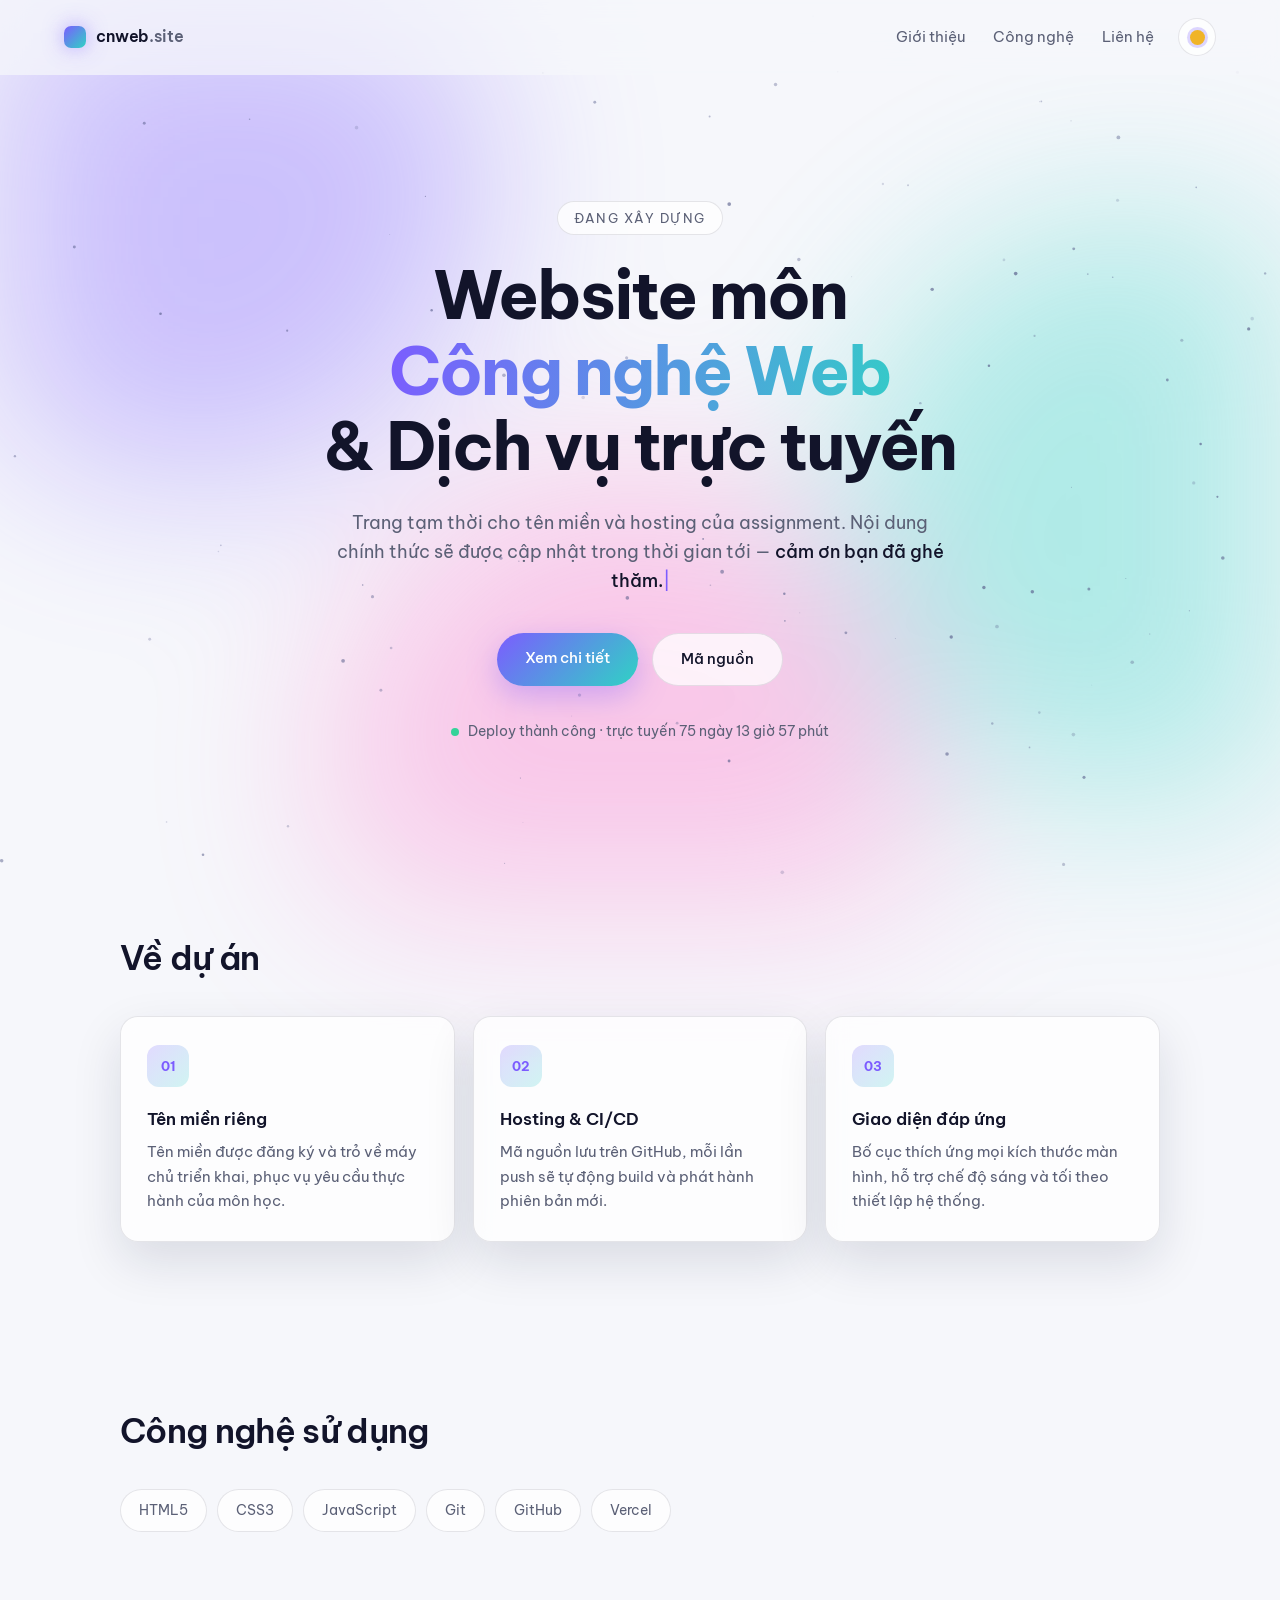
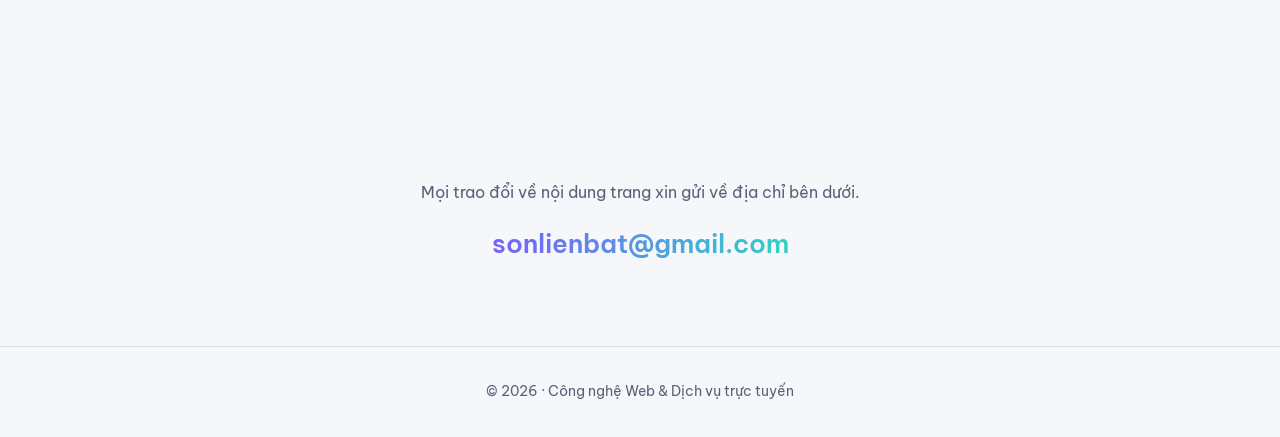
==== index.html @ 66aff1ed "Add landing page tam thoi cho website mon hoc Trang tinh HTML/CSS/JS thuan, khong can build, dung de" ====
<!DOCTYPE html>
<html lang="vi">
<head>
<meta charset="UTF-8">
<meta name="viewport" content="width=device-width, initial-scale=1">
<title>Công nghệ Web &amp; Dịch vụ trực tuyến</title>
<meta name="description" content="Website môn học Công nghệ Web và Dịch vụ trực tuyến.">
<link rel="preconnect" href="https://fonts.googleapis.com">
<link rel="preconnect" href="https://fonts.gstatic.com" crossorigin>
<link href="https://fonts.googleapis.com/css2?family=Be+Vietnam+Pro:wght@400;500;600;700&display=swap" rel="stylesheet">
<link rel="stylesheet" href="css/style.css">
<script>
  // Đặt theme trước khi render để tránh nháy màu.
  (function () {
    var saved = null;
    try { saved = localStorage.getItem("theme"); } catch (e) {}
    var light = saved ? saved === "light" : window.matchMedia("(prefers-color-scheme: light)").matches;
    if (light) document.documentElement.dataset.theme = "light";
  })();
</script>
</head>
<body>

<div class="aurora" aria-hidden="true">
  <span class="blob blob-1"></span>
  <span class="blob blob-2"></span>
  <span class="blob blob-3"></span>
</div>
<canvas id="stars" aria-hidden="true"></canvas>

<header class="nav">
  <a class="brand" href="#">
    <span class="brand-mark"></span>
    <span>cnweb<span class="brand-dim">.site</span></span>
  </a>
  <nav class="nav-links">
    <a href="#about">Giới thiệu</a>
    <a href="#stack">Công nghệ</a>
    <a href="#contact">Liên hệ</a>
  </nav>
  <button id="theme-toggle" class="theme-toggle" type="button" aria-label="Đổi giao diện sáng/tối">
    <span class="theme-icon"></span>
  </button>
</header>

<main>
  <section class="hero">
    <p class="eyebrow reveal">Đang xây dựng</p>
    <h1 class="reveal">
      Website môn<br>
      <span class="gradient-text">Công nghệ Web</span><br>
      &amp; Dịch vụ trực tuyến
    </h1>
    <p class="lede reveal">
      Trang tạm thời cho tên miền và hosting của assignment.
      Nội dung chính thức sẽ được cập nhật trong thời gian tới —
      <span id="typed" class="typed"></span><span class="caret">|</span>
    </p>
    <div class="cta-row reveal">
      <a class="btn btn-primary" href="#about">Xem chi tiết</a>
      <a class="btn btn-ghost" href="https://github.com" target="_blank" rel="noopener">Mã nguồn</a>
    </div>
    <div class="status reveal">
      <span class="dot"></span> Deploy thành công · <span id="uptime">đang tính…</span>
    </div>
  </section>

  <section class="section" id="about">
    <h2 class="reveal">Về dự án</h2>
    <div class="cards">
      <article class="card reveal">
        <div class="card-icon">01</div>
        <h3>Tên miền riêng</h3>
        <p>Tên miền được đăng ký và trỏ về máy chủ triển khai, phục vụ yêu cầu thực hành của môn học.</p>
      </article>
      <article class="card reveal">
        <div class="card-icon">02</div>
        <h3>Hosting &amp; CI/CD</h3>
        <p>Mã nguồn lưu trên GitHub, mỗi lần push sẽ tự động build và phát hành phiên bản mới.</p>
      </article>
      <article class="card reveal">
        <div class="card-icon">03</div>
        <h3>Giao diện đáp ứng</h3>
        <p>Bố cục thích ứng mọi kích thước màn hình, hỗ trợ chế độ sáng và tối theo thiết lập hệ thống.</p>
      </article>
    </div>
  </section>

  <section class="section" id="stack">
    <h2 class="reveal">Công nghệ sử dụng</h2>
    <ul class="chips reveal">
      <li>HTML5</li>
      <li>CSS3</li>
      <li>JavaScript</li>
      <li>Git</li>
      <li>GitHub</li>
      <li>Vercel</li>
    </ul>
  </section>

  <section class="section contact" id="contact">
    <h2 class="reveal">Liên hệ</h2>
    <p class="reveal muted">Mọi trao đổi về nội dung trang xin gửi về địa chỉ bên dưới.</p>
    <a class="mail reveal" href="mailto:sonlienbat@gmail.com">sonlienbat@gmail.com</a>
  </section>
</main>

<footer class="footer">
  <span>© <span id="year"></span> · Công nghệ Web &amp; Dịch vụ trực tuyến</span>
</footer>

<script src="js/main.js"></script>
</body>
</html>
---- css/style.css ----
:root {
  --bg: #07070c;
  --bg-soft: rgba(255, 255, 255, 0.04);
  --border: rgba(255, 255, 255, 0.10);
  --text: #f2f3f7;
  --text-dim: #a2a6b8;
  --accent: #7c5cff;
  --accent-2: #2fd3c4;
  --shadow: 0 24px 60px rgba(0, 0, 0, 0.45);
  --blob-opacity: 0.55;
  --star-color: 255, 255, 255;
}

:root[data-theme="light"] {
  --bg: #f6f7fb;
  --bg-soft: rgba(255, 255, 255, 0.75);
  --border: rgba(15, 18, 40, 0.10);
  --text: #12142a;
  --text-dim: #5b6076;
  --shadow: 0 20px 50px rgba(20, 24, 60, 0.12);
  --blob-opacity: 0.35;
  --star-color: 90, 96, 140;
}

* { box-sizing: border-box; }

html { scroll-behavior: smooth; }

body {
  margin: 0;
  min-height: 100vh;
  background: var(--bg);
  color: var(--text);
  font-family: "Be Vietnam Pro", system-ui, -apple-system, "Segoe UI", sans-serif;
  line-height: 1.6;
  -webkit-font-smoothing: antialiased;
  overflow-x: hidden;
  transition: background 0.4s ease, color 0.4s ease;
}

/* ---------- background ---------- */
.aurora {
  position: fixed;
  inset: 0;
  z-index: -2;
  overflow: hidden;
  filter: blur(90px);
  opacity: var(--blob-opacity);
  transition: opacity 0.4s ease;
}

.blob {
  position: absolute;
  display: block;
  width: 46vw;
  height: 46vw;
  min-width: 320px;
  min-height: 320px;
  border-radius: 50%;
}

.blob-1 { background: #7c5cff; top: -12%; left: -8%; animation: drift-1 22s ease-in-out infinite; }
.blob-2 { background: #2fd3c4; top: 24%; right: -12%; animation: drift-2 26s ease-in-out infinite; }
.blob-3 { background: #ff6ec7; bottom: -18%; left: 26%; animation: drift-3 30s ease-in-out infinite; }

@keyframes drift-1 {
  0%, 100% { transform: translate(0, 0) scale(1); }
  50% { transform: translate(8vw, 6vh) scale(1.12); }
}
@keyframes drift-2 {
  0%, 100% { transform: translate(0, 0) scale(1.05); }
  50% { transform: translate(-7vw, 10vh) scale(0.92); }
}
@keyframes drift-3 {
  0%, 100% { transform: translate(0, 0) scale(0.95); }
  50% { transform: translate(5vw, -8vh) scale(1.1); }
}

#stars {
  position: fixed;
  inset: 0;
  z-index: -1;
  pointer-events: none;
}

/* ---------- nav ---------- */
.nav {
  position: sticky;
  top: 0;
  z-index: 10;
  display: flex;
  align-items: center;
  gap: 24px;
  padding: 18px clamp(16px, 5vw, 64px);
  backdrop-filter: blur(14px);
  background: color-mix(in srgb, var(--bg) 72%, transparent);
  border-bottom: 1px solid transparent;
  transition: border-color 0.3s ease;
}

.nav.scrolled { border-bottom-color: var(--border); }

.brand {
  display: flex;
  align-items: center;
  gap: 10px;
  font-weight: 600;
  letter-spacing: -0.01em;
  color: var(--text);
  text-decoration: none;
  margin-right: auto;
}

.brand-mark {
  width: 22px;
  height: 22px;
  border-radius: 7px;
  background: linear-gradient(135deg, var(--accent), var(--accent-2));
  box-shadow: 0 0 20px rgba(124, 92, 255, 0.5);
}

.brand-dim { color: var(--text-dim); }

.nav-links { display: flex; gap: 28px; }

.nav-links a {
  position: relative;
  color: var(--text-dim);
  text-decoration: none;
  font-size: 0.94rem;
  transition: color 0.2s ease;
}

.nav-links a::after {
  content: "";
  position: absolute;
  left: 0;
  bottom: -4px;
  width: 0;
  height: 1.5px;
  background: linear-gradient(90deg, var(--accent), var(--accent-2));
  transition: width 0.25s ease;
}

.nav-links a:hover { color: var(--text); }
.nav-links a:hover::after { width: 100%; }

.theme-toggle {
  display: grid;
  place-items: center;
  width: 38px;
  height: 38px;
  border-radius: 50%;
  border: 1px solid var(--border);
  background: var(--bg-soft);
  cursor: pointer;
  transition: transform 0.2s ease, border-color 0.2s ease;
}

.theme-toggle:hover { transform: rotate(18deg); border-color: var(--accent); }

.theme-icon {
  width: 15px;
  height: 15px;
  border-radius: 50%;
  background: var(--text);
  box-shadow: inset -5px -3px 0 0 var(--bg);
  transition: all 0.35s ease;
}

:root[data-theme="light"] .theme-icon {
  box-shadow: inset 0 0 0 0 var(--bg), 0 0 0 3px rgba(124, 92, 255, 0.25);
  background: #f0b429;
}

/* ---------- hero ---------- */
main { padding: 0 clamp(16px, 5vw, 64px); }

.hero {
  max-width: 880px;
  margin: 0 auto;
  padding: clamp(64px, 14vh, 140px) 0 clamp(60px, 12vh, 120px);
  text-align: center;
}

.eyebrow {
  display: inline-block;
  margin: 0 0 22px;
  padding: 6px 16px;
  border: 1px solid var(--border);
  border-radius: 999px;
  background: var(--bg-soft);
  color: var(--text-dim);
  font-size: 0.8rem;
  letter-spacing: 0.12em;
  text-transform: uppercase;
}

h1 {
  margin: 0;
  font-size: clamp(2.2rem, 6.4vw, 4.2rem);
  font-weight: 700;
  line-height: 1.12;
  letter-spacing: -0.03em;
}

.gradient-text {
  background: linear-gradient(100deg, var(--accent), var(--accent-2) 55%, #ff6ec7);
  background-size: 200% auto;
  -webkit-background-clip: text;
  background-clip: text;
  color: transparent;
  animation: shimmer 6s linear infinite;
}

@keyframes shimmer {
  to { background-position: 200% center; }
}

.lede {
  max-width: 620px;
  margin: 26px auto 0;
  color: var(--text-dim);
  font-size: clamp(1rem, 2.4vw, 1.12rem);
}

.typed { color: var(--text); font-weight: 500; }

.caret {
  color: var(--accent);
  animation: blink 1s step-end infinite;
}

@keyframes blink { 50% { opacity: 0; } }

.cta-row {
  display: flex;
  flex-wrap: wrap;
  justify-content: center;
  gap: 14px;
  margin-top: 38px;
}

.btn {
  padding: 13px 28px;
  border-radius: 999px;
  font-size: 0.95rem;
  font-weight: 500;
  text-decoration: none;
  transition: transform 0.2s ease, box-shadow 0.2s ease, background 0.2s ease;
}

.btn-primary {
  background: linear-gradient(135deg, var(--accent), var(--accent-2));
  color: #fff;
  box-shadow: 0 10px 30px rgba(124, 92, 255, 0.35);
}

.btn-primary:hover { transform: translateY(-2px); box-shadow: 0 16px 38px rgba(124, 92, 255, 0.45); }

.btn-ghost {
  border: 1px solid var(--border);
  background: var(--bg-soft);
  color: var(--text);
}

.btn-ghost:hover { transform: translateY(-2px); border-color: var(--accent); }

.status {
  margin-top: 34px;
  color: var(--text-dim);
  font-size: 0.86rem;
}

.dot {
  display: inline-block;
  width: 8px;
  height: 8px;
  margin-right: 6px;
  border-radius: 50%;
  background: #34d399;
  box-shadow: 0 0 0 0 rgba(52, 211, 153, 0.6);
  animation: pulse 2s infinite;
}

@keyframes pulse {
  70% { box-shadow: 0 0 0 9px rgba(52, 211, 153, 0); }
  100% { box-shadow: 0 0 0 0 rgba(52, 211, 153, 0); }
}

/* ---------- sections ---------- */
.section {
  max-width: 1040px;
  margin: 0 auto;
  padding: clamp(50px, 9vh, 90px) 0;
}

.section h2 {
  margin: 0 0 32px;
  font-size: clamp(1.5rem, 3.6vw, 2.1rem);
  font-weight: 600;
  letter-spacing: -0.02em;
}

.cards {
  display: grid;
  grid-template-columns: repeat(auto-fit, minmax(250px, 1fr));
  gap: 18px;
}

.card {
  padding: 28px 26px;
  border: 1px solid var(--border);
  border-radius: 18px;
  background: var(--bg-soft);
  backdrop-filter: blur(10px);
  box-shadow: var(--shadow);
  transition: transform 0.28s ease, border-color 0.28s ease;
}

.card:hover { transform: translateY(-6px); border-color: color-mix(in srgb, var(--accent) 55%, transparent); }

.card-icon {
  display: grid;
  place-items: center;
  width: 42px;
  height: 42px;
  margin-bottom: 18px;
  border-radius: 12px;
  background: linear-gradient(135deg, rgba(124, 92, 255, 0.22), rgba(47, 211, 196, 0.22));
  color: var(--accent);
  font-size: 0.84rem;
  font-weight: 700;
}

.card h3 { margin: 0 0 8px; font-size: 1.06rem; font-weight: 600; }
.card p { margin: 0; color: var(--text-dim); font-size: 0.94rem; }

.chips {
  display: flex;
  flex-wrap: wrap;
  gap: 10px;
  margin: 0;
  padding: 0;
  list-style: none;
}

.chips li {
  padding: 9px 18px;
  border: 1px solid var(--border);
  border-radius: 999px;
  background: var(--bg-soft);
  color: var(--text-dim);
  font-size: 0.9rem;
  transition: color 0.2s ease, border-color 0.2s ease, transform 0.2s ease;
}

.chips li:hover { color: var(--text); border-color: var(--accent); transform: translateY(-2px); }

.contact { text-align: center; }
.muted { color: var(--text-dim); margin: 0 0 18px; }

.mail {
  display: inline-block;
  font-size: clamp(1.1rem, 3.4vw, 1.6rem);
  font-weight: 600;
  text-decoration: none;
  background: linear-gradient(100deg, var(--accent), var(--accent-2));
  -webkit-background-clip: text;
  background-clip: text;
  color: transparent;
}

.footer {
  padding: 34px clamp(16px, 5vw, 64px);
  border-top: 1px solid var(--border);
  color: var(--text-dim);
  font-size: 0.85rem;
  text-align: center;
}

/* ---------- reveal ---------- */
.reveal {
  opacity: 0;
  transform: translateY(18px);
  transition: opacity 0.7s ease, transform 0.7s ease;
}

.reveal.visible { opacity: 1; transform: none; }

@media (prefers-reduced-motion: reduce) {
  *, *::before, *::after {
    animation-duration: 0.01ms !important;
    animation-iteration-count: 1 !important;
    transition-duration: 0.01ms !important;
  }
  .reveal { opacity: 1; transform: none; }
}

@media (max-width: 640px) {
  .nav-links { display: none; }
}
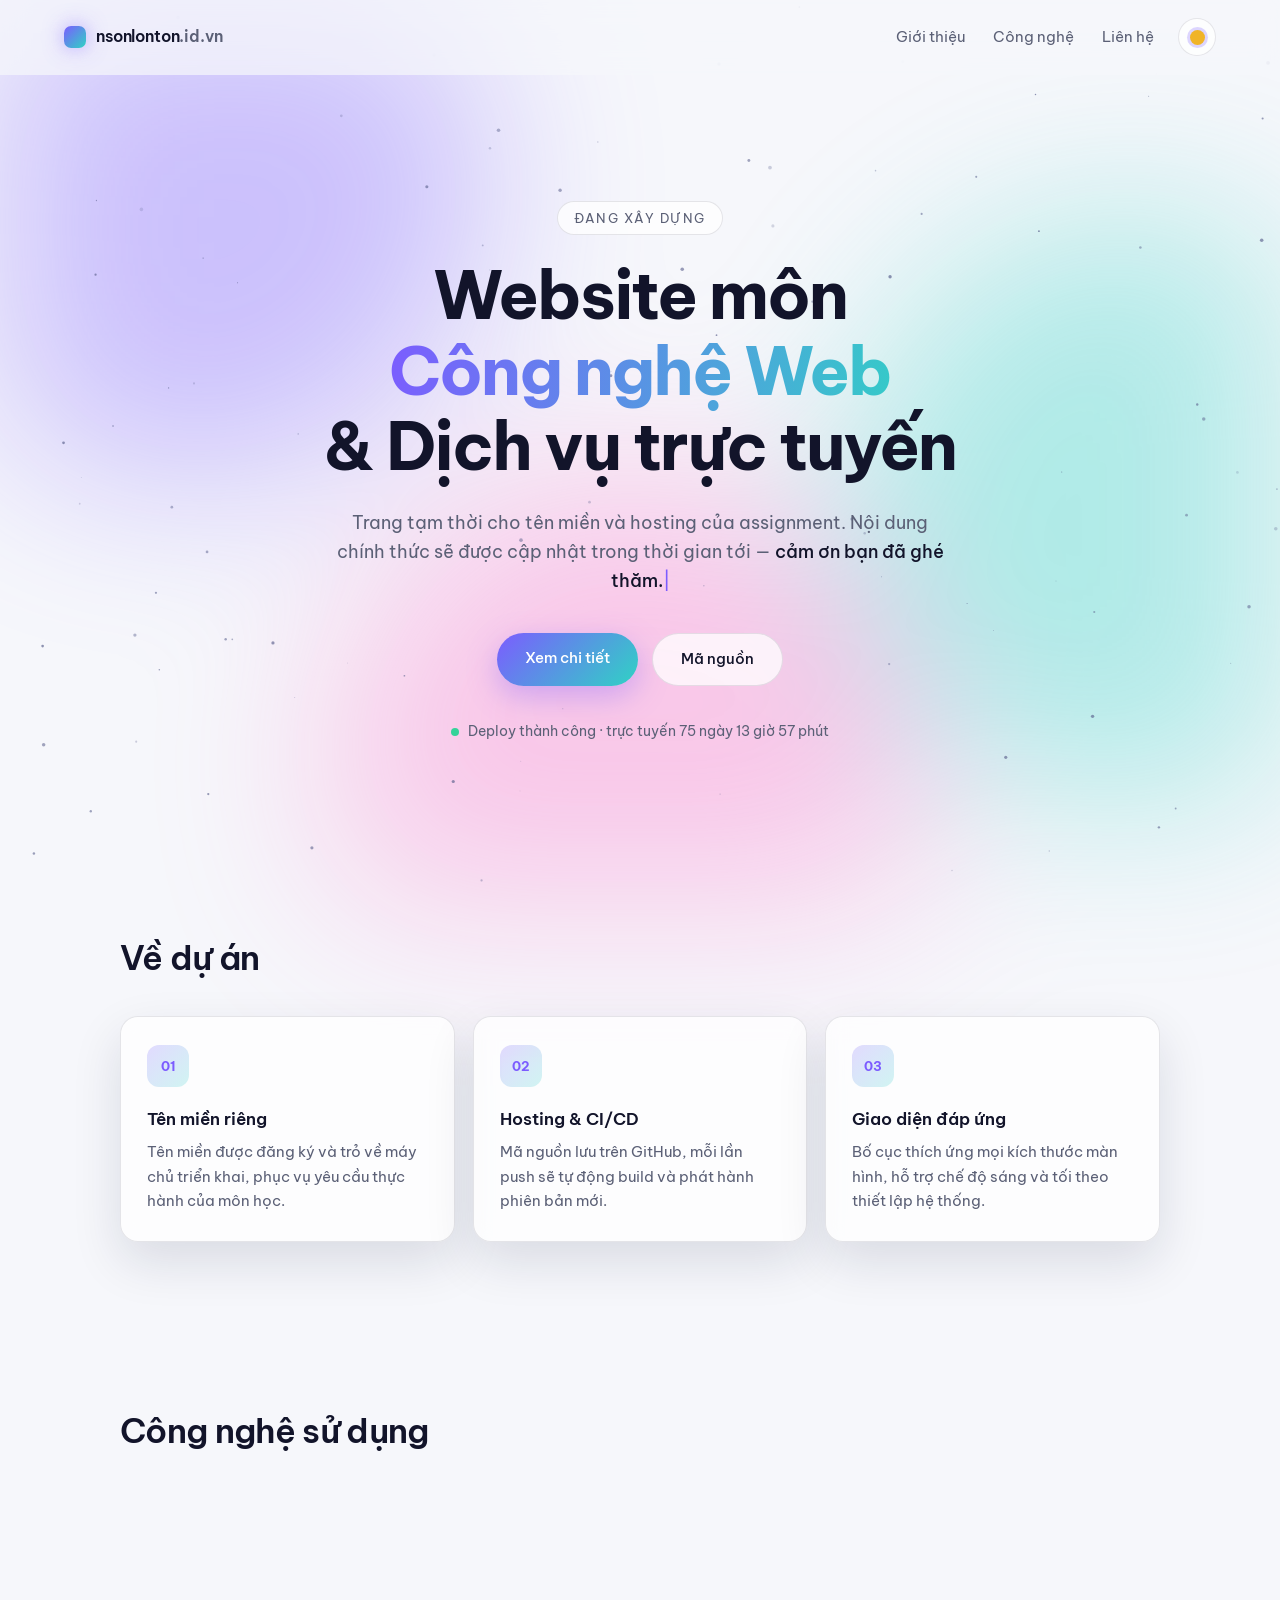
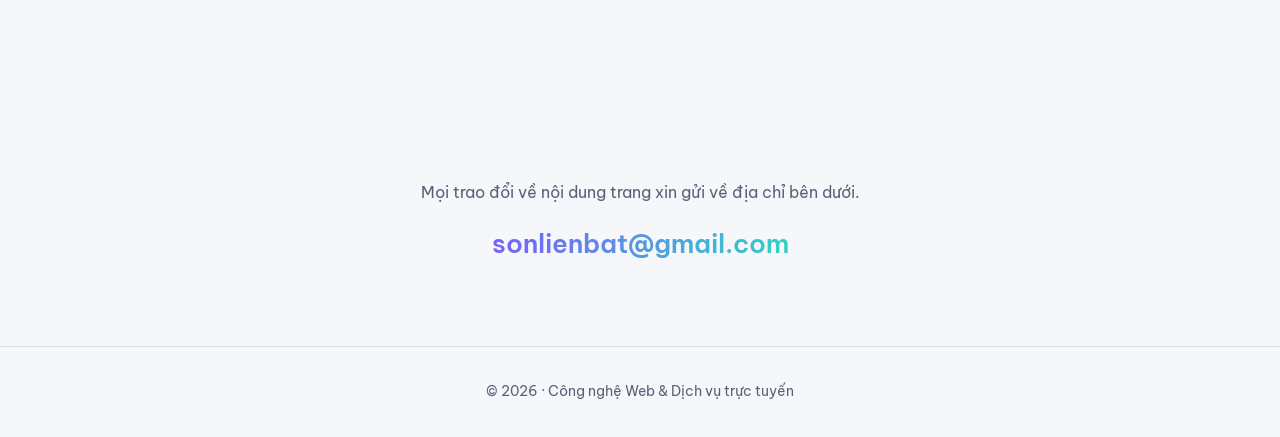
==== commit 3fe4af80: "Cap nhat ten mien va link repo vao trang" ====
--- a/index.html
+++ b/index.html
@@ -31,7 +31,7 @@
 <header class="nav">
   <a class="brand" href="#">
     <span class="brand-mark"></span>
-    <span>cnweb<span class="brand-dim">.site</span></span>
+    <span>nsonlonton<span class="brand-dim">.id.vn</span></span>
   </a>
   <nav class="nav-links">
     <a href="#about">Giới thiệu</a>
@@ -58,7 +58,7 @@
     </p>
     <div class="cta-row reveal">
       <a class="btn btn-primary" href="#about">Xem chi tiết</a>
-      <a class="btn btn-ghost" href="https://github.com" target="_blank" rel="noopener">Mã nguồn</a>
+      <a class="btn btn-ghost" href="https://github.com/SonNguyen-25/IT4409-20235416" target="_blank" rel="noopener">Mã nguồn</a>
     </div>
     <div class="status reveal">
       <span class="dot"></span> Deploy thành công · <span id="uptime">đang tính…</span>
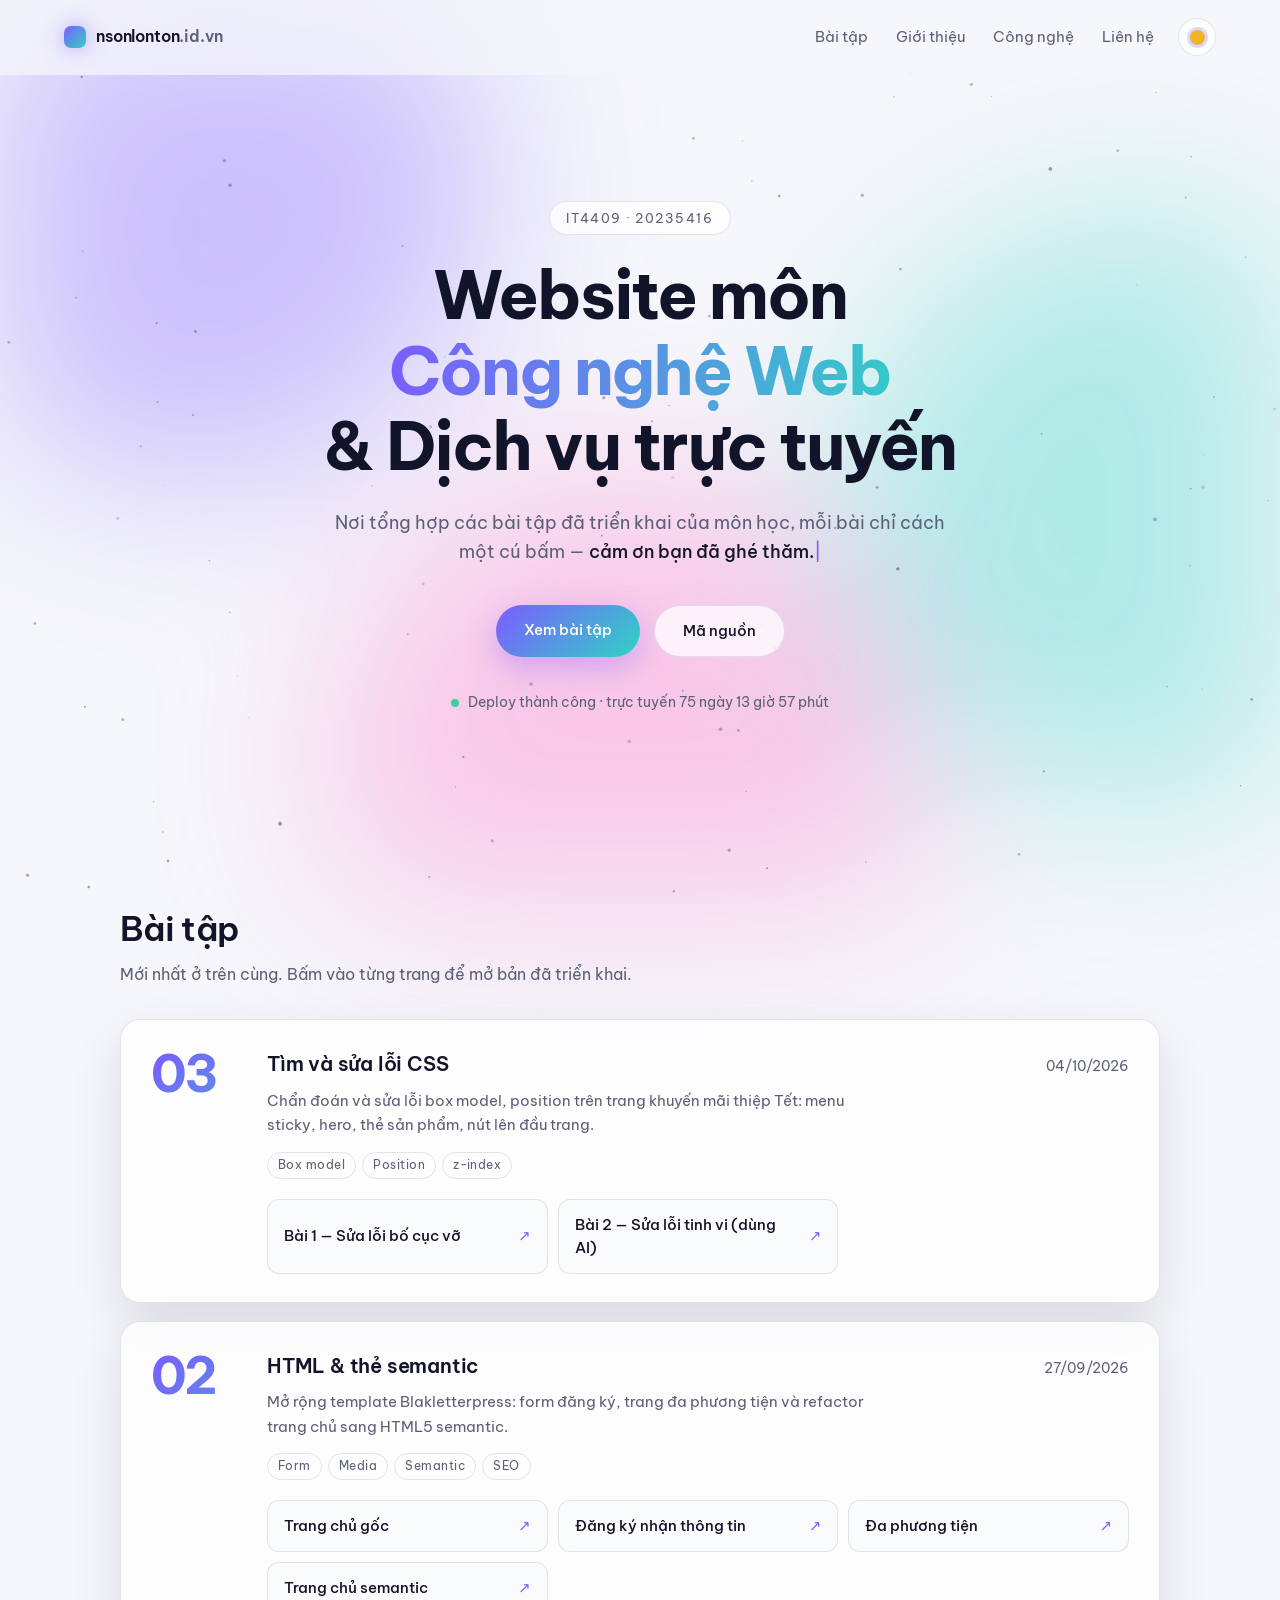
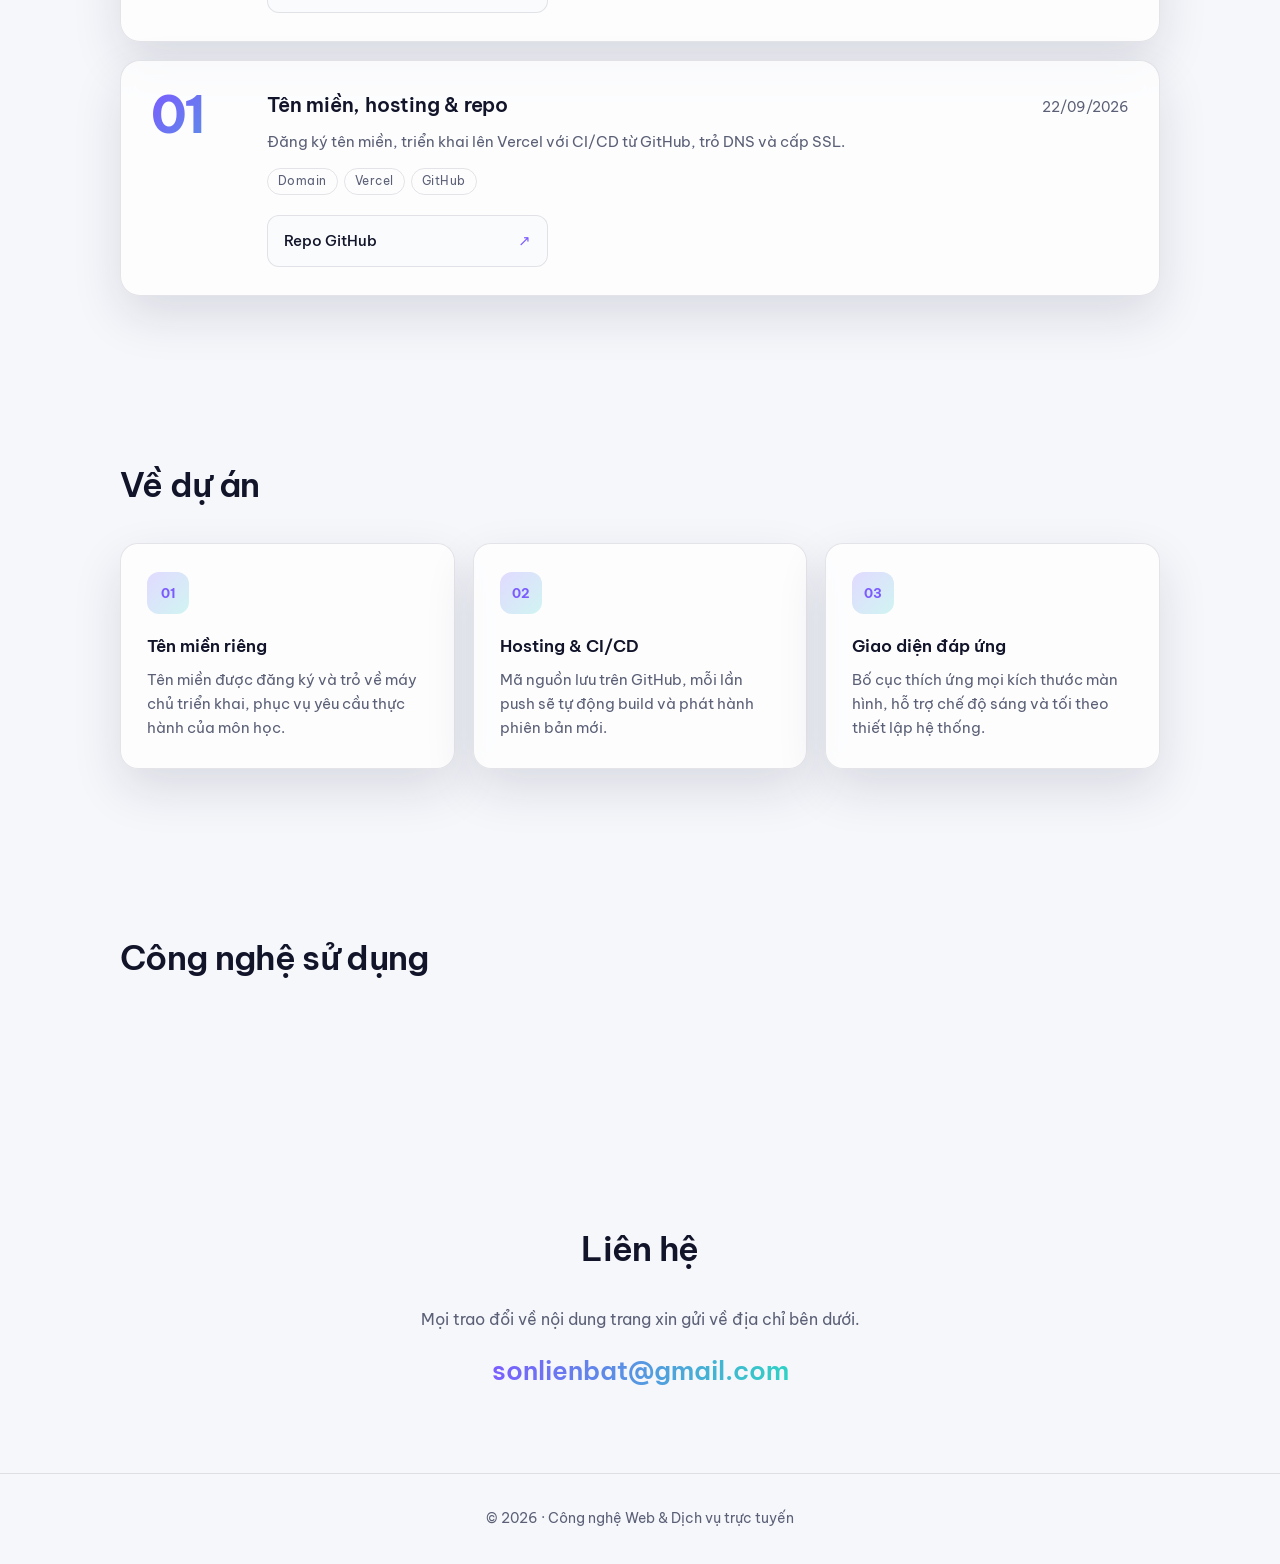
==== commit 4f8774c9: "Them muc Bai tap tren trang chu, du lieu tach rieng de de them bai moi" ====
--- a/index.html
+++ b/index.html
@@ -34,6 +34,7 @@
     <span>nsonlonton<span class="brand-dim">.id.vn</span></span>
   </a>
   <nav class="nav-links">
+    <a href="#assignments">Bài tập</a>
     <a href="#about">Giới thiệu</a>
     <a href="#stack">Công nghệ</a>
     <a href="#contact">Liên hệ</a>
@@ -45,24 +46,37 @@
 
 <main>
   <section class="hero">
-    <p class="eyebrow reveal">Đang xây dựng</p>
+    <p class="eyebrow reveal">IT4409 · 20235416</p>
     <h1 class="reveal">
       Website môn<br>
       <span class="gradient-text">Công nghệ Web</span><br>
       &amp; Dịch vụ trực tuyến
     </h1>
     <p class="lede reveal">
-      Trang tạm thời cho tên miền và hosting của assignment.
-      Nội dung chính thức sẽ được cập nhật trong thời gian tới —
+      Nơi tổng hợp các bài tập đã triển khai của môn học,
+      mỗi bài chỉ cách một cú bấm —
       <span id="typed" class="typed"></span><span class="caret">|</span>
     </p>
     <div class="cta-row reveal">
-      <a class="btn btn-primary" href="#about">Xem chi tiết</a>
+      <a class="btn btn-primary" href="#assignments">Xem bài tập</a>
       <a class="btn btn-ghost" href="https://github.com/SonNguyen-25/IT4409-20235416" target="_blank" rel="noopener">Mã nguồn</a>
     </div>
     <div class="status reveal">
       <span class="dot"></span> Deploy thành công · <span id="uptime">đang tính…</span>
     </div>
+  </section>
+
+  <section class="section" id="assignments">
+    <div class="section-head reveal">
+      <h2>Bài tập</h2>
+      <p class="muted">Mới nhất ở trên cùng. Bấm vào từng trang để mở bản đã triển khai.</p>
+    </div>
+    <div id="assignment-list" class="assignment-list"></div>
+    <noscript>
+      <p class="muted">Bật JavaScript để xem danh sách bài tập, hoặc truy cập
+        <a href="baitapHTML/index.html">baitapHTML</a> và
+        <a href="Assignment3/Bai%20tap%201%20Tim%20va%20sua%20loi%20CSS/trang.html">Assignment3</a>.</p>
+    </noscript>
   </section>
 
   <section class="section" id="about">
@@ -109,6 +123,7 @@
   <span>© <span id="year"></span> · Công nghệ Web &amp; Dịch vụ trực tuyến</span>
 </footer>
 
+<script src="js/assignments.js"></script>
 <script src="js/main.js"></script>
 </body>
 </html>
--- a/css/style.css
+++ b/css/style.css
@@ -379,6 +379,153 @@
   text-align: center;
 }
 
+/* ---------- assignments ---------- */
+.section-head { margin-bottom: 32px; }
+.section .section-head h2 { margin-bottom: 6px; }
+.section-head .muted { margin: 0; }
+
+.assignment-list {
+  display: grid;
+  gap: 18px;
+}
+
+.assignment {
+  position: relative;
+  display: grid;
+  grid-template-columns: 92px 1fr;
+  gap: 24px;
+  padding: 28px 30px;
+  border: 1px solid var(--border);
+  border-radius: 20px;
+  background: var(--bg-soft);
+  backdrop-filter: blur(10px);
+  box-shadow: var(--shadow);
+  overflow: hidden;
+  transition: border-color 0.3s ease, transform 0.3s ease;
+}
+
+.assignment::before {
+  content: "";
+  position: absolute;
+  inset: 0 auto 0 0;
+  width: 3px;
+  background: linear-gradient(180deg, var(--accent), var(--accent-2));
+  opacity: 0;
+  transition: opacity 0.3s ease;
+}
+
+.assignment:hover { border-color: color-mix(in srgb, var(--accent) 45%, transparent); }
+.assignment:hover::before { opacity: 1; }
+
+.assignment-code {
+  font-size: 3.2rem;
+  font-weight: 700;
+  line-height: 1;
+  letter-spacing: -0.05em;
+  font-variant-numeric: tabular-nums;
+  background: linear-gradient(135deg, var(--accent), var(--accent-2));
+  -webkit-background-clip: text;
+  background-clip: text;
+  color: transparent;
+}
+
+.assignment-head {
+  display: flex;
+  flex-wrap: wrap;
+  align-items: baseline;
+  justify-content: space-between;
+  gap: 4px 16px;
+}
+
+.assignment-head h3 {
+  margin: 0;
+  font-size: 1.28rem;
+  font-weight: 600;
+  letter-spacing: -0.01em;
+}
+
+.assignment-date {
+  color: var(--text-dim);
+  font-size: 0.85rem;
+  font-variant-numeric: tabular-nums;
+}
+
+.assignment-summary {
+  max-width: 62ch;
+  margin: 8px 0 14px;
+  color: var(--text-dim);
+  font-size: 0.95rem;
+}
+
+.assignment-tags {
+  display: flex;
+  flex-wrap: wrap;
+  gap: 6px;
+  margin: 0;
+  padding: 0;
+  list-style: none;
+}
+
+.assignment-tags li {
+  padding: 3px 10px;
+  border: 1px solid var(--border);
+  border-radius: 999px;
+  color: var(--text-dim);
+  font-size: 0.74rem;
+  letter-spacing: 0.04em;
+}
+
+.assignment-links {
+  display: grid;
+  grid-template-columns: repeat(auto-fill, minmax(220px, 1fr));
+  gap: 10px;
+  margin: 20px 0 0;
+  padding: 0;
+  list-style: none;
+}
+
+.assignment-link {
+  display: flex;
+  align-items: center;
+  justify-content: space-between;
+  gap: 12px;
+  height: 100%;
+  padding: 13px 16px;
+  border: 1px solid var(--border);
+  border-radius: 12px;
+  background: color-mix(in srgb, var(--bg) 40%, transparent);
+  color: var(--text);
+  font-size: 0.92rem;
+  font-weight: 500;
+  text-decoration: none;
+  transition: border-color 0.2s ease, transform 0.2s ease, background 0.2s ease;
+}
+
+.assignment-arrow {
+  color: var(--accent);
+  transition: transform 0.2s ease;
+}
+
+.assignment-link:hover,
+.assignment-link:focus-visible {
+  border-color: var(--accent);
+  background: color-mix(in srgb, var(--accent) 10%, transparent);
+  transform: translateY(-2px);
+  outline: none;
+}
+
+.assignment-link:hover .assignment-arrow { transform: translate(2px, -2px); }
+
+@media (max-width: 640px) {
+  .assignment {
+    grid-template-columns: 1fr;
+    gap: 10px;
+    padding: 22px 20px;
+  }
+  .assignment-code { font-size: 2.2rem; }
+  .assignment-links { grid-template-columns: 1fr; }
+}
+
 /* ---------- reveal ---------- */
 .reveal {
   opacity: 0;
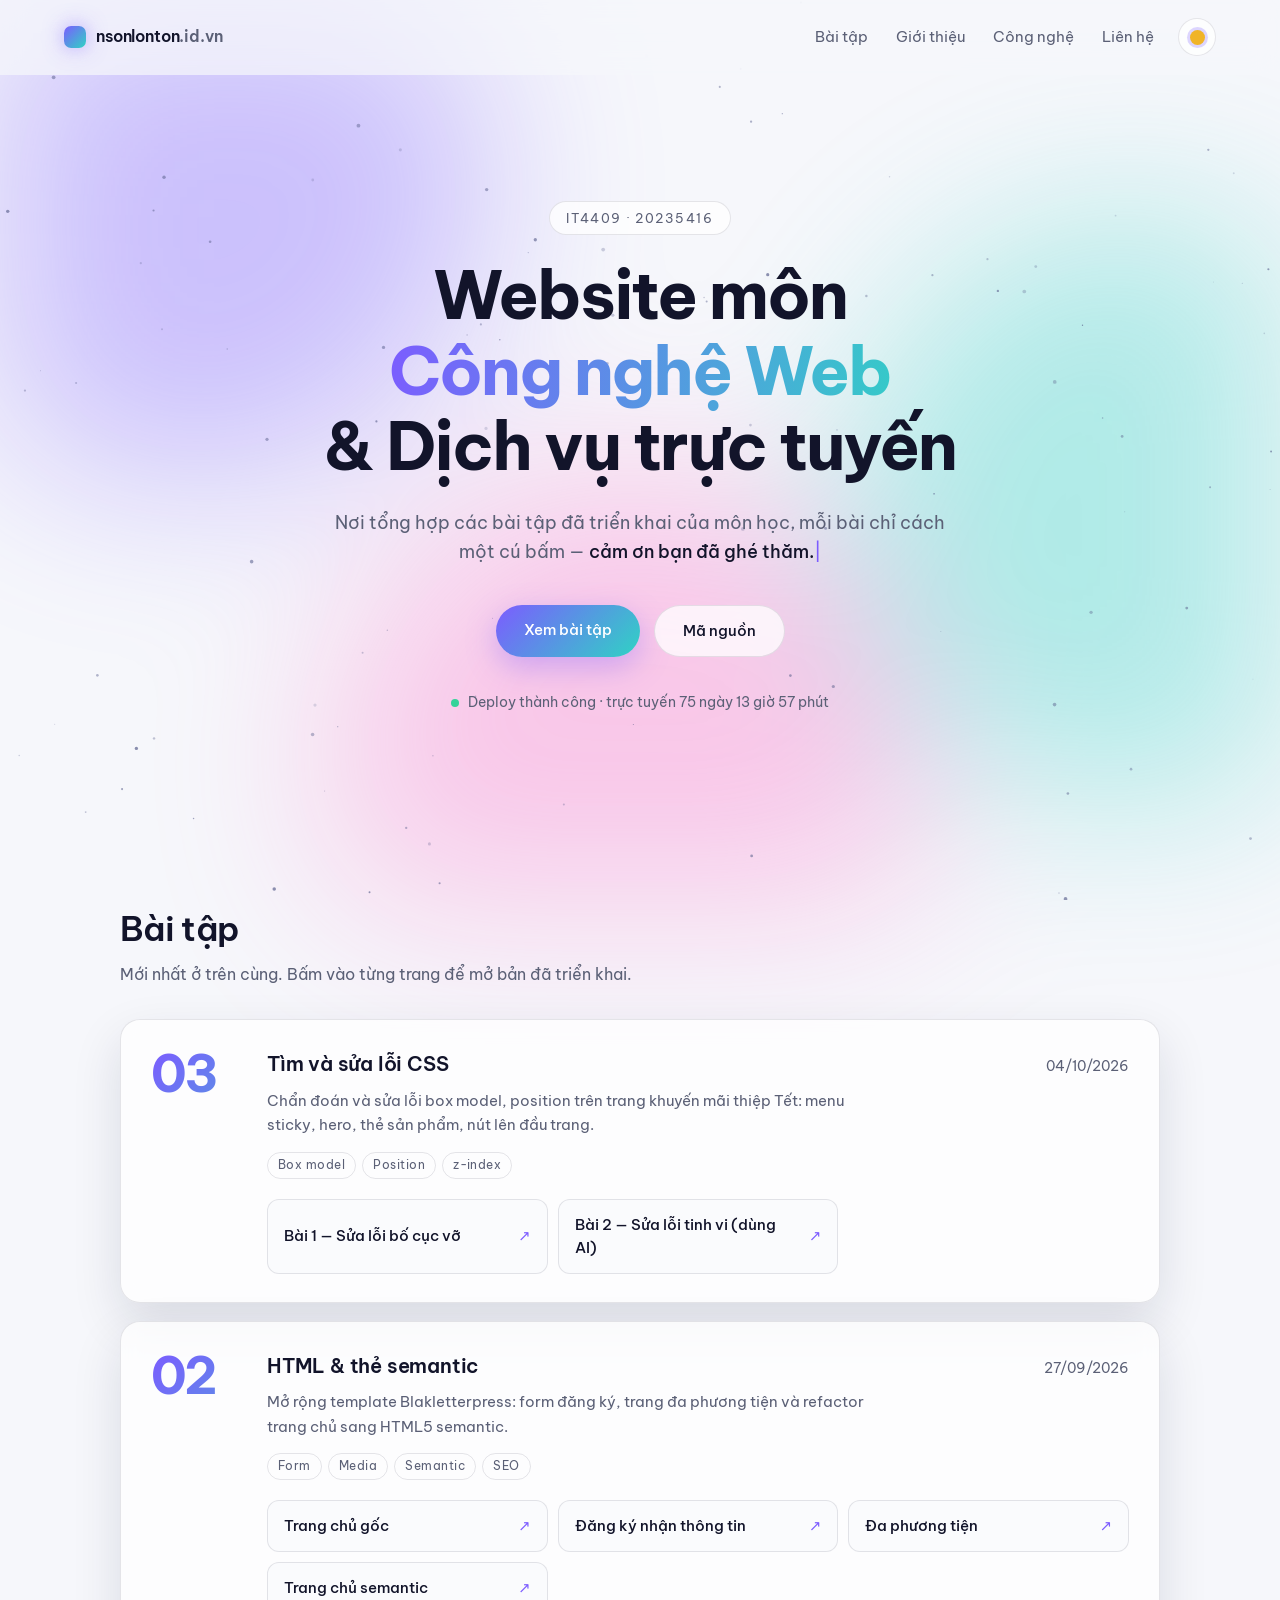
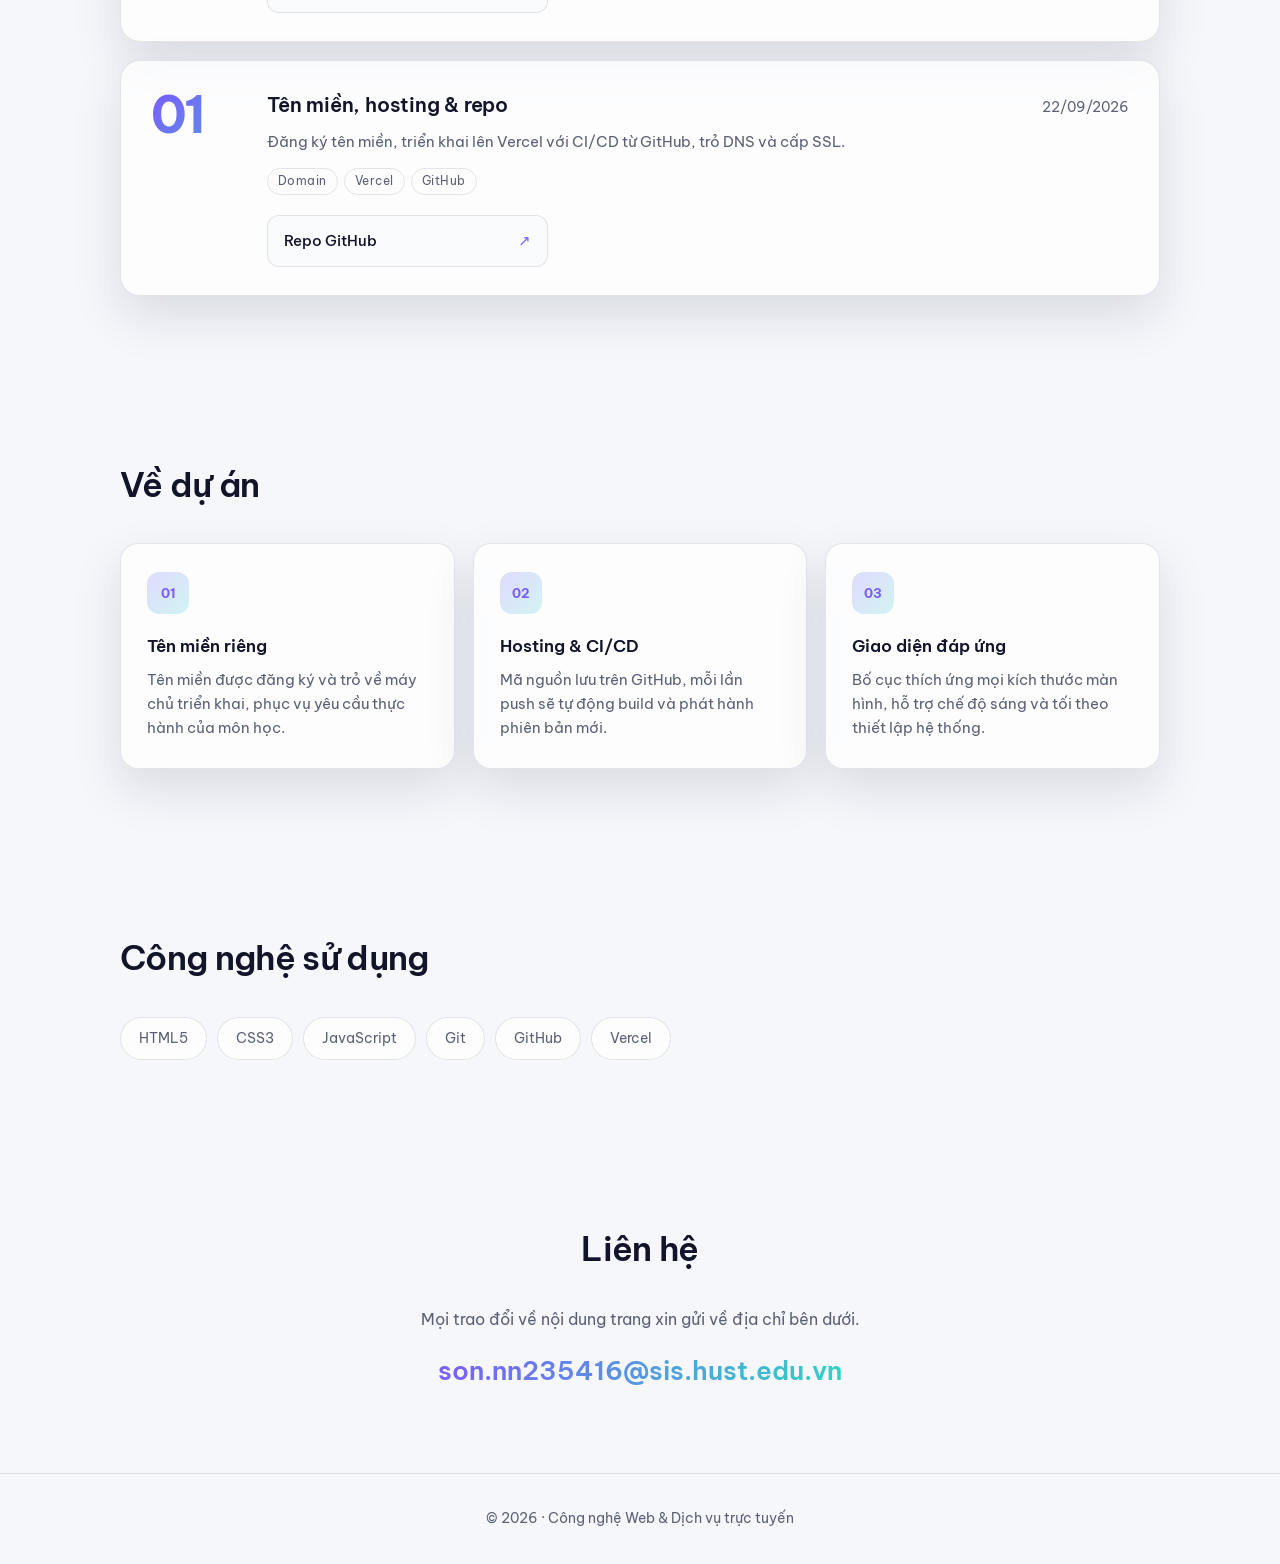
==== commit fe23e00f: "Doi email lien he sang mail truong" ====
--- a/index.html
+++ b/index.html
@@ -115,7 +115,7 @@
   <section class="section contact" id="contact">
     <h2 class="reveal">Liên hệ</h2>
     <p class="reveal muted">Mọi trao đổi về nội dung trang xin gửi về địa chỉ bên dưới.</p>
-    <a class="mail reveal" href="mailto:sonlienbat@gmail.com">sonlienbat@gmail.com</a>
+    <a class="mail reveal" href="mailto:son.nn235416@sis.hust.edu.vn">son.nn235416@sis.hust.edu.vn</a>
   </section>
 </main>
 
